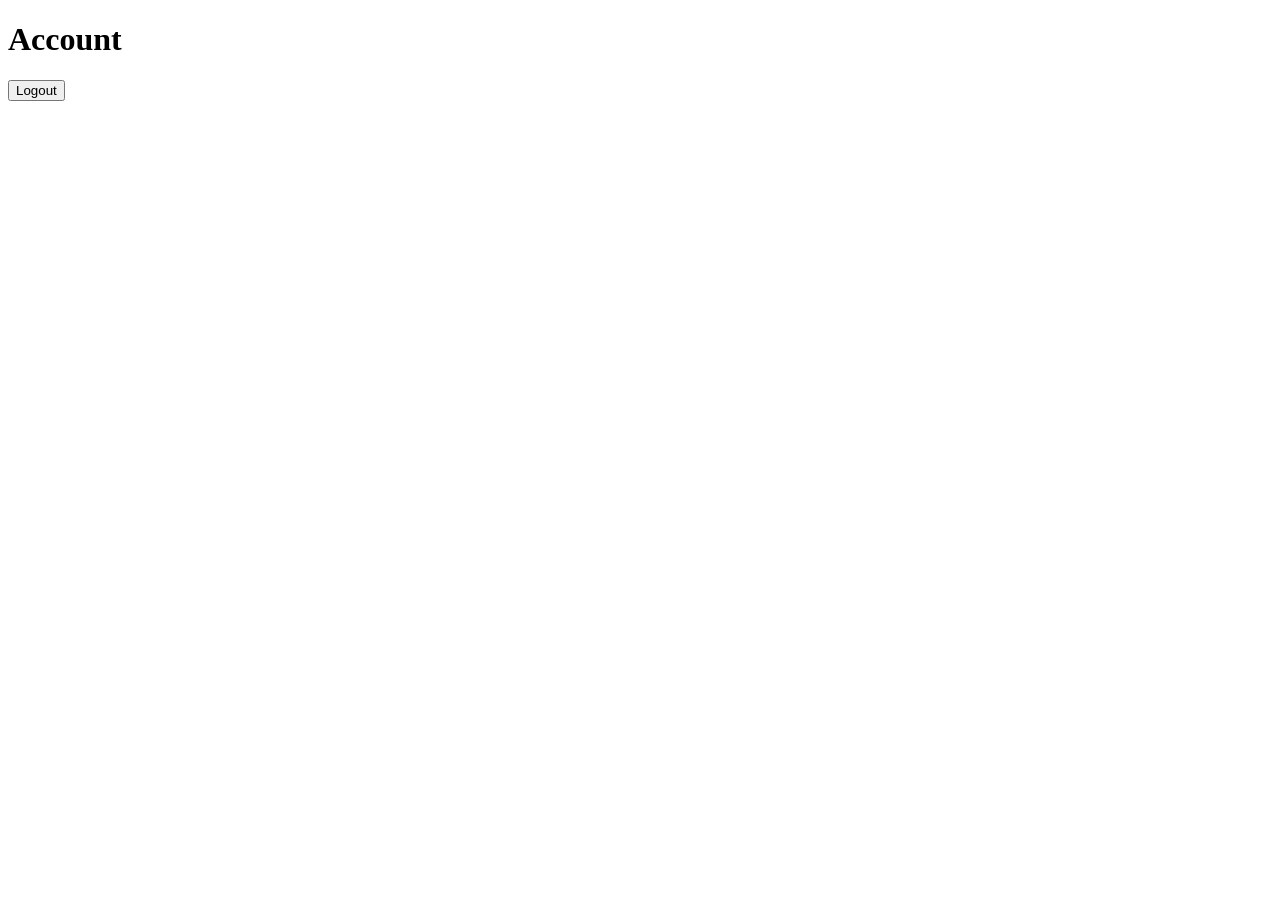
==== account.html @ 29b086fe "Add files via upload" ====
<!DOCTYPE html>
<html>
<head>
  <link rel="stylesheet" href="css/styles.css">
</head>
<body>

<h1>Account</h1>
<button id="logout">Logout</button>

<script type="module">
import { supabase } from './js/supabase.js'

document.getElementById("logout").onclick = async () => {
  await supabase.auth.signOut()
  window.location.href = "index.html"
}
</script>

</body>
</html>
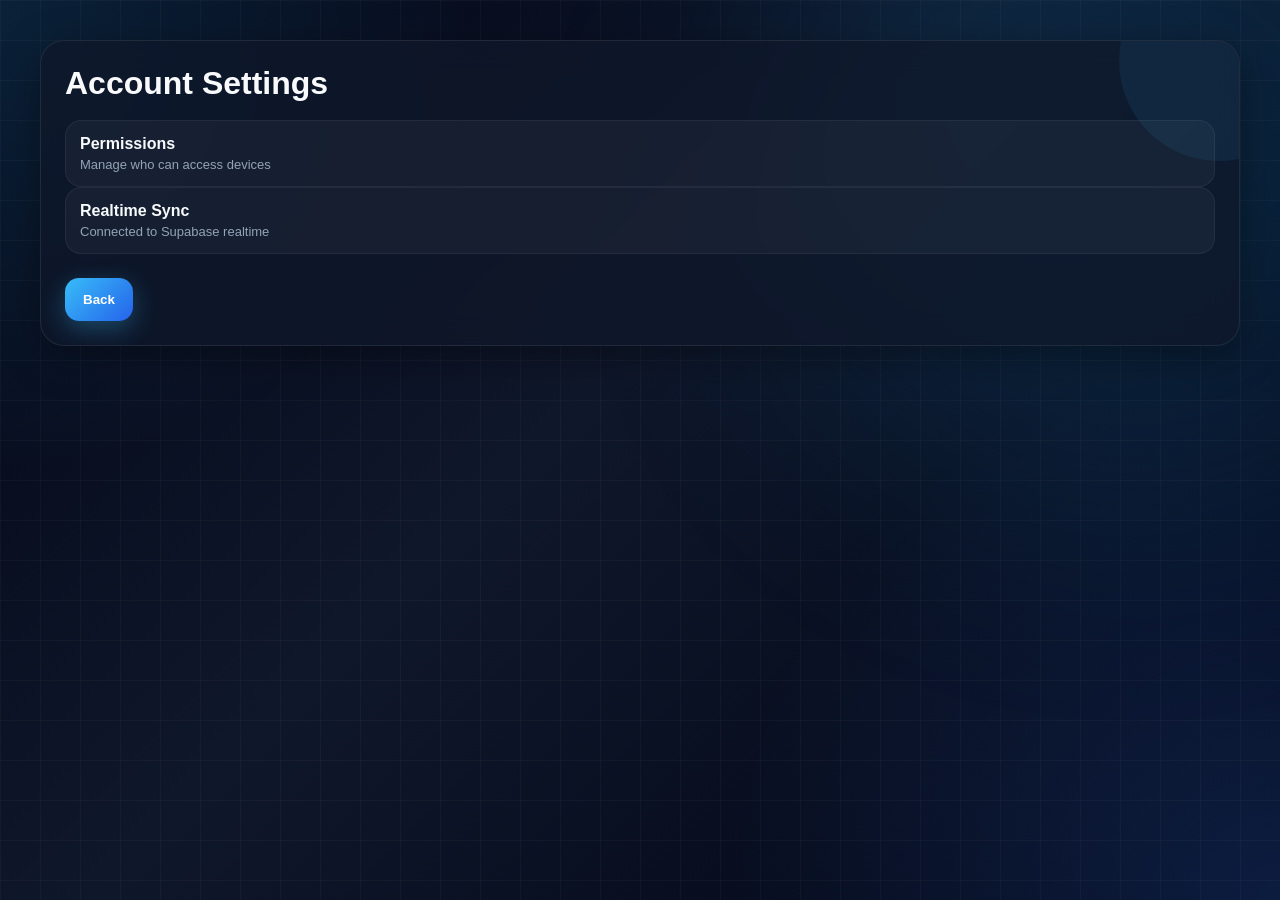
==== commit 52659230: "Add files via upload" ====
--- a/account.html
+++ b/account.html
@@ -1,21 +1,44 @@
 <!DOCTYPE html>
 <html>
 <head>
-  <link rel="stylesheet" href="css/styles.css">
+  <title>Account</title>
+  <link rel="stylesheet" href="CSS/style.css">
 </head>
 <body>
 
-<h1>Account</h1>
-<button id="logout">Logout</button>
+<div class="page">
 
-<script type="module">
-import { supabase } from './js/supabase.js'
+  <div class="glass device-card">
 
-document.getElementById("logout").onclick = async () => {
-  await supabase.auth.signOut()
-  window.location.href = "index.html"
-}
-</script>
+    <h1>Account Settings</h1>
+
+    <br>
+
+    <div class="task">
+      <div class="task-info">
+        <h3>Permissions</h3>
+        <p>Manage who can access devices</p>
+      </div>
+    </div>
+
+    <div class="task">
+      <div class="task-info">
+        <h3>Realtime Sync</h3>
+        <p>Connected to Supabase realtime</p>
+      </div>
+    </div>
+
+    <div class="card-actions">
+      <a href="home.html">
+        <button class="primary-btn small-btn">
+          Back
+        </button>
+      </a>
+    </div>
+
+  </div>
+
+</div>
 
 </body>
 </html>
--- a/CSS/style.css
+++ b/CSS/style.css
@@ -0,0 +1,357 @@
+* {
+  margin: 0;
+  padding: 0;
+  box-sizing: border-box;
+}
+
+:root {
+  --bg: #050816;
+  --card: rgba(15, 23, 42, 0.75);
+  --border: rgba(255,255,255,0.08);
+  --primary: #38bdf8;
+  --primary-dark: #0ea5e9;
+  --text: #f8fafc;
+  --muted: #94a3b8;
+  --success: #22c55e;
+  --danger: #ef4444;
+  --shadow: 0 10px 40px rgba(0,0,0,0.35);
+}
+
+body {
+  font-family: Inter, Arial, sans-serif;
+  min-height: 100vh;
+  color: var(--text);
+  overflow-x: hidden;
+  background:
+    radial-gradient(circle at top left, rgba(56, 189, 248, 0.15), transparent 30%),
+    radial-gradient(circle at bottom right, rgba(59, 130, 246, 0.18), transparent 35%),
+    linear-gradient(135deg, #020617 0%, #0f172a 45%, #020617 100%);
+}
+
+/* Animated Background */
+body::before {
+  content: "";
+  position: fixed;
+  inset: 0;
+  background-image:
+    linear-gradient(rgba(255,255,255,0.03) 1px, transparent 1px),
+    linear-gradient(90deg, rgba(255,255,255,0.03) 1px, transparent 1px);
+  background-size: 40px 40px;
+  pointer-events: none;
+  z-index: 0;
+}
+
+/* Floating glow blobs */
+body::after {
+  content: "";
+  position: fixed;
+  width: 700px;
+  height: 700px;
+  border-radius: 50%;
+  background: rgba(14, 165, 233, 0.12);
+  filter: blur(120px);
+  top: -200px;
+  right: -200px;
+  z-index: 0;
+  pointer-events: none;
+}
+
+.page {
+  position: relative;
+  z-index: 1;
+  padding: 40px;
+}
+
+.topbar {
+  display: flex;
+  justify-content: space-between;
+  align-items: center;
+  margin-bottom: 30px;
+}
+
+.brand {
+  display: flex;
+  align-items: center;
+  gap: 14px;
+}
+
+.brand-icon {
+  width: 50px;
+  height: 50px;
+  border-radius: 14px;
+  background: linear-gradient(135deg, var(--primary), #2563eb);
+  display: flex;
+  align-items: center;
+  justify-content: center;
+  font-size: 22px;
+  box-shadow: 0 0 30px rgba(56,189,248,0.4);
+}
+
+.brand h1 {
+  font-size: 28px;
+  font-weight: 700;
+}
+
+.subtitle {
+  color: var(--muted);
+  margin-top: 4px;
+}
+
+.glass {
+  background: var(--card);
+  backdrop-filter: blur(16px);
+  border: 1px solid var(--border);
+  border-radius: 24px;
+  box-shadow: var(--shadow);
+}
+
+.login-container {
+  display: flex;
+  justify-content: center;
+  align-items: center;
+  min-height: 100vh;
+  padding: 20px;
+}
+
+.login-card {
+  width: 100%;
+  max-width: 420px;
+  padding: 36px;
+}
+
+.login-card h1 {
+  font-size: 34px;
+  margin-bottom: 10px;
+}
+
+.login-card p {
+  color: var(--muted);
+  margin-bottom: 28px;
+}
+
+input {
+  width: 100%;
+  padding: 15px;
+  margin-bottom: 16px;
+  border-radius: 14px;
+  border: 1px solid rgba(255,255,255,0.08);
+  background: rgba(255,255,255,0.04);
+  color: white;
+  outline: none;
+  transition: 0.25s;
+}
+
+input:focus {
+  border-color: var(--primary);
+  box-shadow: 0 0 0 4px rgba(56,189,248,0.15);
+}
+
+button {
+  border: none;
+  border-radius: 14px;
+  padding: 14px 18px;
+  cursor: pointer;
+  color: white;
+  font-weight: 600;
+  transition: 0.25s;
+}
+
+.primary-btn {
+  width: 100%;
+  background: linear-gradient(135deg, var(--primary), #2563eb);
+  box-shadow: 0 8px 25px rgba(56,189,248,0.3);
+}
+
+.primary-btn:hover {
+  transform: translateY(-2px);
+  box-shadow: 0 12px 30px rgba(56,189,248,0.45);
+}
+
+.secondary-btn {
+  background: rgba(255,255,255,0.06);
+  border: 1px solid rgba(255,255,255,0.08);
+}
+
+.secondary-btn:hover {
+  background: rgba(255,255,255,0.1);
+}
+
+.error {
+  display: none;
+  background: rgba(239,68,68,0.12);
+  border: 1px solid rgba(239,68,68,0.2);
+  color: #fecaca;
+  padding: 12px;
+  border-radius: 12px;
+  margin-bottom: 16px;
+}
+
+.dashboard-grid {
+  display: grid;
+  grid-template-columns: repeat(auto-fill, minmax(320px, 1fr));
+  gap: 24px;
+}
+
+.device-card {
+  padding: 24px;
+  position: relative;
+  overflow: hidden;
+}
+
+.device-card::before {
+  content: "";
+  position: absolute;
+  width: 200px;
+  height: 200px;
+  border-radius: 50%;
+  background: rgba(56,189,248,0.08);
+  top: -80px;
+  right: -80px;
+}
+
+.device-header {
+  display: flex;
+  justify-content: space-between;
+  align-items: center;
+  margin-bottom: 20px;
+}
+
+.device-title {
+  font-size: 22px;
+  font-weight: 700;
+}
+
+.device-status {
+  padding: 8px 12px;
+  border-radius: 999px;
+  font-size: 13px;
+  background: rgba(34,197,94,0.12);
+  color: #86efac;
+  border: 1px solid rgba(34,197,94,0.2);
+}
+
+.tasks {
+  display: flex;
+  flex-direction: column;
+  gap: 14px;
+}
+
+.task {
+  background: rgba(255,255,255,0.04);
+  border: 1px solid rgba(255,255,255,0.06);
+  border-radius: 16px;
+  padding: 14px;
+  display: flex;
+  justify-content: space-between;
+  align-items: center;
+}
+
+.task-info h3 {
+  font-size: 16px;
+}
+
+.task-info p {
+  font-size: 13px;
+  color: var(--muted);
+  margin-top: 4px;
+}
+
+.toggle {
+  position: relative;
+  width: 64px;
+  height: 34px;
+  background: rgba(255,255,255,0.1);
+  border-radius: 999px;
+  cursor: pointer;
+  transition: 0.25s;
+}
+
+.toggle.active {
+  background: linear-gradient(135deg, var(--primary), #2563eb);
+}
+
+.toggle-circle {
+  position: absolute;
+  width: 26px;
+  height: 26px;
+  border-radius: 50%;
+  background: white;
+  top: 4px;
+  left: 4px;
+  transition: 0.25s;
+}
+
+.toggle.active .toggle-circle {
+  left: 34px;
+}
+
+.card-actions {
+  display: flex;
+  gap: 12px;
+  margin-top: 24px;
+}
+
+.small-btn {
+  flex: 1;
+}
+
+.add-device-btn {
+  background: linear-gradient(135deg, #8b5cf6, #6366f1);
+  box-shadow: 0 8px 25px rgba(99,102,241,0.35);
+}
+
+.add-device-btn:hover {
+  transform: translateY(-2px);
+}
+
+.edit-layout {
+  display: grid;
+  grid-template-columns: 1fr 400px;
+  gap: 24px;
+}
+
+.editor-panel,
+.preview-panel {
+  padding: 24px;
+}
+
+.component-row {
+  display: flex;
+  gap: 12px;
+  margin-bottom: 14px;
+}
+
+.component-row input,
+.component-row select {
+  flex: 1;
+  padding: 12px;
+  border-radius: 12px;
+  border: 1px solid rgba(255,255,255,0.08);
+  background: rgba(255,255,255,0.04);
+  color: white;
+}
+
+.nav-buttons {
+  display: flex;
+  gap: 12px;
+}
+
+.nav-buttons a {
+  text-decoration: none;
+}
+
+@media (max-width: 900px) {
+  .edit-layout {
+    grid-template-columns: 1fr;
+  }
+
+  .page {
+    padding: 20px;
+  }
+
+  .topbar {
+    flex-direction: column;
+    align-items: flex-start;
+    gap: 20px;
+  }
+}
